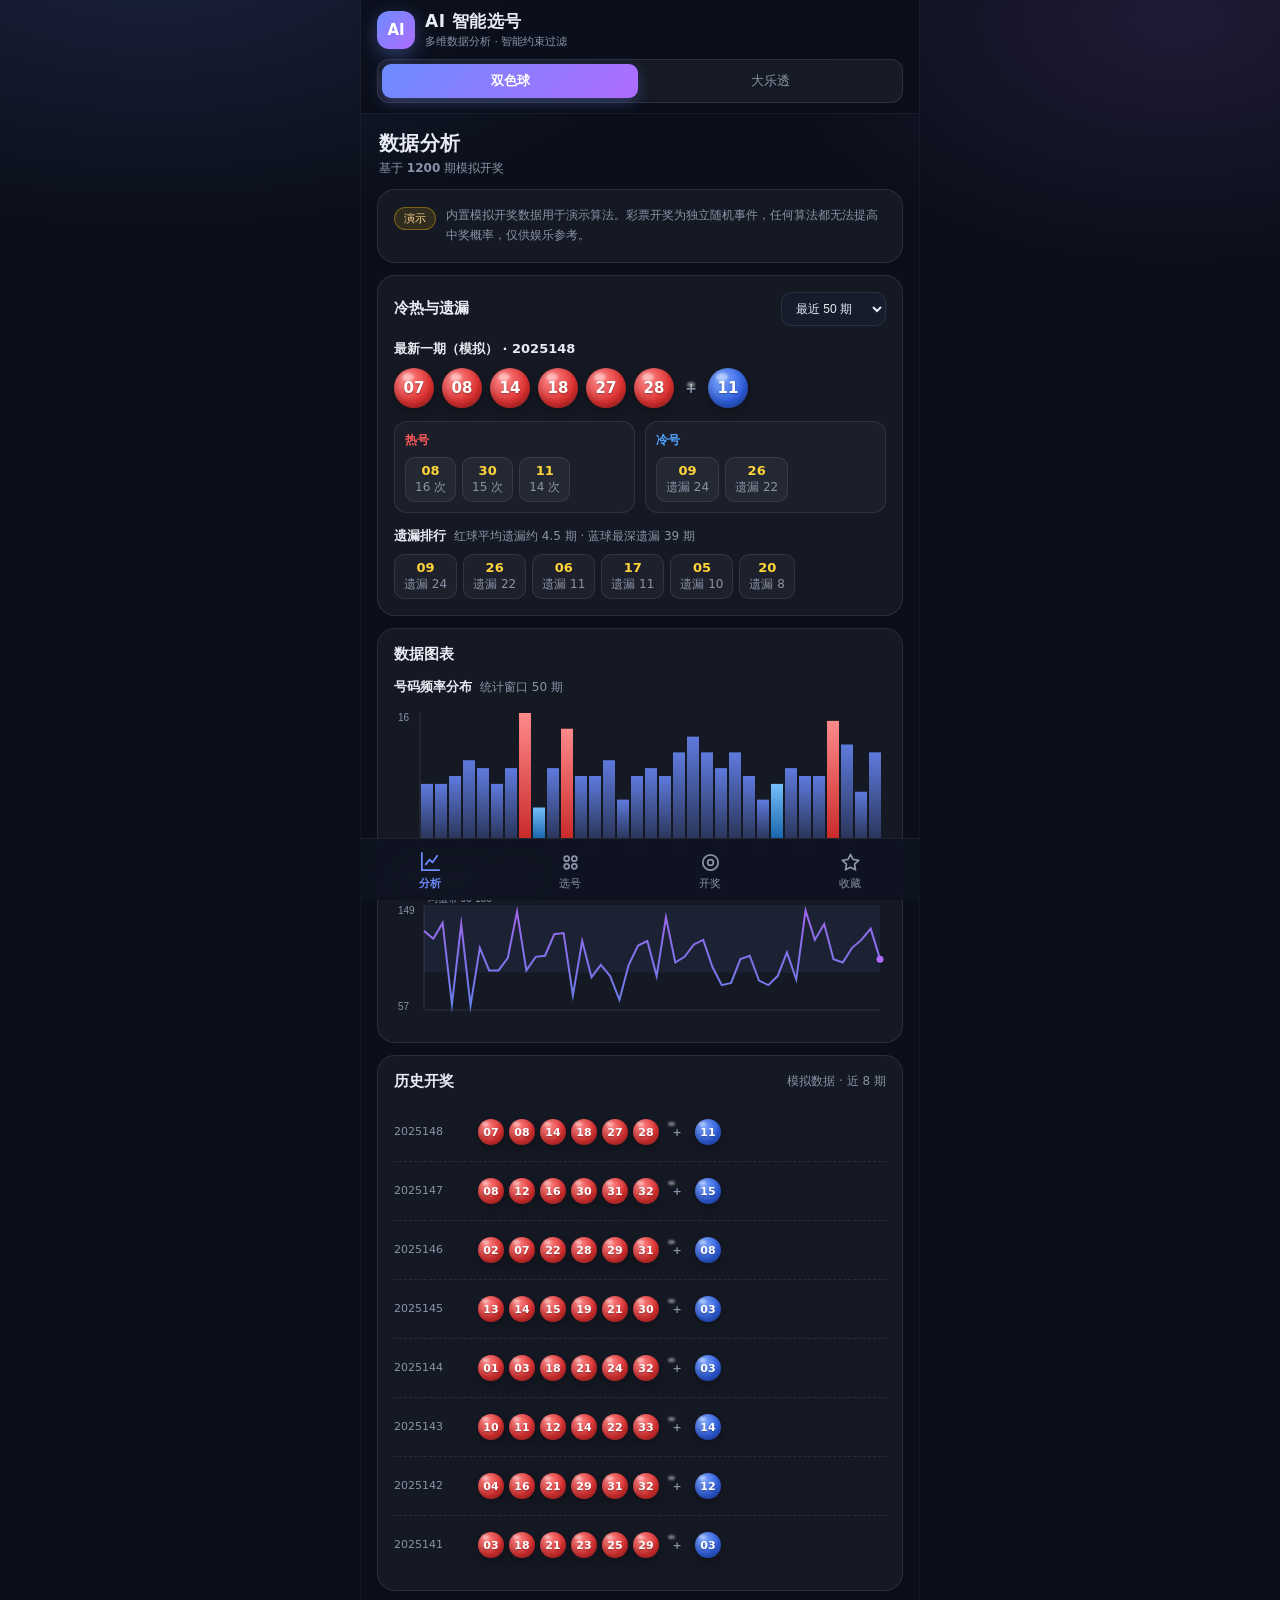
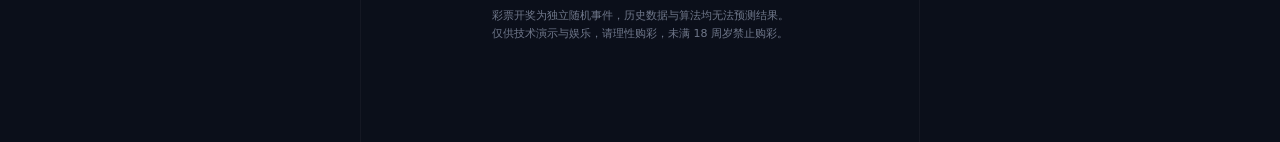
==== lottery-ai/index.html @ 3d51caa5 "feat: AI 智能选号应用与 Android 壳工程 - 前端：双色球/大乐透数据分析、五种选号策略、定胆杀号、手选、收藏、摇号动画与战绩 - 移动 App 布局：底部导航四页面，Canvas 图" ====
<!DOCTYPE html>
<html lang="zh-CN">
<head>
<meta charset="UTF-8">
<meta name="viewport" content="width=device-width, initial-scale=1.0, viewport-fit=cover">
<meta name="theme-color" content="#0b0f1a">
<title>AI 智能选号</title>
<link rel="stylesheet" href="css/style.css">
</head>
<body>
<div class="app">
  <header class="topbar">
    <div class="brand">
      <div class="logo">AI</div>
      <div class="brand-text">
        <h1>AI 智能选号</h1>
        <p>多维数据分析 · 智能约束过滤</p>
      </div>
    </div>
    <nav class="segmented" id="gameTabs">
      <button class="tab active" data-game="ssq">双色球</button>
      <button class="tab" data-game="dlt">大乐透</button>
    </nav>
  </header>

  <main>
    <section class="page active" id="page-analysis">
      <div class="page-head">
        <h2>数据分析</h2>
        <p>基于 <b id="dataCount">1200</b> 期模拟开奖</p>
      </div>

      <div class="notice card">
        <span class="notice-badge">演示</span>
        <p>内置模拟开奖数据用于演示算法。彩票开奖为独立随机事件，任何算法都无法提高中奖概率，仅供娱乐参考。</p>
      </div>

      <section class="card">
        <div class="card-head">
          <h2>冷热与遗漏</h2>
          <select id="windowSelect">
            <option value="30">最近 30 期</option>
            <option value="50" selected>最近 50 期</option>
            <option value="100">最近 100 期</option>
            <option value="0">全部数据</option>
          </select>
        </div>
        <div class="sub-title" id="latestTitle">最新一期</div>
        <div class="balls-row" id="latestDraw"></div>
        <div class="hotcold">
          <div class="hc-block">
            <div class="hc-title hot-title">热号</div>
            <div class="mini-balls" id="hotBox"></div>
          </div>
          <div class="hc-block">
            <div class="hc-title cold-title">冷号</div>
            <div class="mini-balls" id="coldBox"></div>
          </div>
        </div>
        <div class="sub-title">遗漏排行 <span class="muted" id="omissionMeta"></span></div>
        <div class="mini-balls" id="omissionBox"></div>
      </section>

      <section class="card">
        <div class="card-head">
          <h2>数据图表</h2>
        </div>
        <div class="sub-title">号码频率分布 <span class="muted" id="freqMeta"></span></div>
        <canvas id="freqChart" height="150"></canvas>
        <div class="sub-title">主区和值走势（近 50 期）</div>
        <canvas id="sumChart" height="130"></canvas>
      </section>

      <section class="card">
        <div class="card-head">
          <h2>历史开奖</h2>
          <span class="muted">模拟数据 · 近 8 期</span>
        </div>
        <div id="historyList"></div>
      </section>
    </section>

    <section class="page" id="page-pick">
      <div class="page-head">
        <h2>智能选号</h2>
        <p>策略生成 · 定胆杀号 · 手选</p>
      </div>

      <section class="card">
        <div class="card-head">
          <h2>生成设置</h2>
          <span class="muted small" id="strategyDesc"></span>
        </div>
        <div class="strategy-row" id="strategyRow">
          <button class="strategy active" data-strategy="smart">智能平衡</button>
          <button class="strategy" data-strategy="hot">追热</button>
          <button class="strategy" data-strategy="cold">追冷</button>
          <button class="strategy" data-strategy="omission">遗漏回补</button>
          <button class="strategy" data-strategy="random">纯随机</button>
        </div>
        <div class="options-row">
          <label class="opt">
            <span>注数</span>
            <select id="pickCount">
              <option value="1" selected>1 注</option>
              <option value="5">5 注</option>
              <option value="10">10 注</option>
            </select>
          </label>
          <label class="opt check"><input type="checkbox" id="fSum" checked><span>和值区间</span></label>
          <label class="opt check"><input type="checkbox" id="fOdd" checked><span>奇偶比例</span></label>
          <label class="opt check"><input type="checkbox" id="fZone" checked><span>区间均衡</span></label>
          <label class="opt check"><input type="checkbox" id="fRun" checked><span>限制连号</span></label>
        </div>
        <button id="genBtn" class="primary big">立即生成</button>
      </section>

      <section class="card" id="resultCard" hidden>
        <div class="card-head">
          <h2>生成结果</h2>
          <div class="head-actions">
            <button class="ghost" id="copyAllBtn">复制全部</button>
          </div>
        </div>
        <div id="pickList"></div>
        <div class="muted small" id="pickMeta"></div>
      </section>

      <section class="card">
        <div class="card-head">
          <h2>定胆 / 杀号</h2>
          <span class="muted small" id="mustBanStatus">定胆必含，杀号排除</span>
        </div>
        <div class="filter-tools">
          <button class="mode-btn must active" data-mode="must">定胆模式</button>
          <button class="mode-btn ban" data-mode="ban">杀号模式</button>
        </div>
        <div id="filterBoard"></div>
        <div class="manual-actions">
          <button class="ghost" id="filterClear">全部清空</button>
        </div>
      </section>

      <section class="card">
        <div class="card-head">
          <h2>手选号码</h2>
          <span class="muted small" id="manualStatus">点击号码选球</span>
        </div>
        <div id="manualBoard"></div>
        <div class="manual-actions">
          <button class="ghost" id="manualClear">清空</button>
          <button class="ghost" id="manualFill">随机补全</button>
          <button class="primary" id="manualFav" disabled>收藏此注</button>
        </div>
      </section>
    </section>

    <section class="page" id="page-draw">
      <div class="page-head">
        <h2>模拟开奖</h2>
        <p>摇号对比 · 战绩统计</p>
      </div>

      <section class="card">
        <div class="card-head">
          <h2>开始摇号</h2>
          <button class="ghost" id="statsClearBtn">清空战绩</button>
        </div>
        <div class="draw-controls">
          <select id="compareSelect">
            <option value="latest">对比最近一次生成结果</option>
            <option value="manual">对比手选号码</option>
            <option value="random">对比一注新机选</option>
          </select>
          <button id="drawBtn" class="primary">摇号</button>
        </div>
        <div class="balls-row draw-stage" id="drawBalls"></div>
        <div id="drawCompare"></div>
        <div id="drawResult" class="draw-result"></div>
      </section>

      <section class="card">
        <div class="card-head">
          <h2>战绩统计</h2>
          <span class="muted small">按彩种独立保存</span>
        </div>
        <div class="draw-stats" id="drawStats"></div>
      </section>
    </section>

    <section class="page" id="page-fav">
      <div class="page-head">
        <h2>我的收藏</h2>
        <p>本机保存 · 一键检票</p>
      </div>

      <section class="card">
        <div class="card-head">
          <h2>收藏号码</h2>
          <div class="head-actions">
            <span class="muted small" id="favCount">共 0 注</span>
            <button class="ghost" id="favCheckBtn">批量检票</button>
          </div>
        </div>
        <div id="favList" class="fav-list"></div>
        <div id="favCheck"></div>
      </section>
    </section>
  </main>

  <footer class="app-footer">
    <p>彩票开奖为独立随机事件，历史数据与算法均无法预测结果。</p>
    <p>仅供技术演示与娱乐，请理性购彩，未满 18 周岁禁止购彩。</p>
  </footer>
</div>

<nav class="bottom-nav" id="bottomNav">
  <button class="nav-item active" data-view="analysis" aria-label="数据分析">
    <svg viewBox="0 0 24 24" fill="none" stroke="currentColor" stroke-width="1.8" stroke-linecap="round" stroke-linejoin="round"><path d="M3 3v18h18"/><path d="M7 15l4-5 3 3 5-7"/></svg>
    <span>分析</span>
  </button>
  <button class="nav-item" data-view="pick" aria-label="智能选号">
    <svg viewBox="0 0 24 24" fill="none" stroke="currentColor" stroke-width="1.8"><circle cx="8" cy="8" r="2.6"/><circle cx="16" cy="8" r="2.6"/><circle cx="8" cy="16" r="2.6"/><circle cx="16" cy="16" r="2.6"/></svg>
    <span>选号</span>
  </button>
  <button class="nav-item" data-view="draw" aria-label="模拟开奖">
    <svg viewBox="0 0 24 24" fill="none" stroke="currentColor" stroke-width="1.8"><circle cx="12" cy="12" r="8"/><circle cx="12" cy="12" r="3"/></svg>
    <span>开奖</span>
  </button>
  <button class="nav-item" data-view="fav" aria-label="我的收藏">
    <svg viewBox="0 0 24 24" fill="none" stroke="currentColor" stroke-width="1.8" stroke-linejoin="round"><path d="M12 3.5l2.6 5.3 5.9.9-4.3 4.1 1 5.8-5.2-2.7-5.2 2.7 1-5.8L3.5 9.7l5.9-.9L12 3.5z"/></svg>
    <span>收藏</span>
  </button>
</nav>

<div class="toast" id="toast" hidden></div>

<script type="module" src="js/app.js"></script>
</body>
</html>
---- lottery-ai/css/style.css ----
* { margin: 0; padding: 0; box-sizing: border-box; -webkit-tap-highlight-color: transparent; }

:root {
  --bg: #0b0f1a;
  --card: rgba(255, 255, 255, 0.045);
  --card-border: rgba(255, 255, 255, 0.09);
  --text: #e8ecf4;
  --muted: #8a93a8;
  --accent: #6c8cff;
  --accent-2: #b06cff;
  --hot: #ff5a5a;
  --cold: #4da3ff;
  --radius: 18px;
  --nav-h: 62px;
  --safe-b: env(safe-area-inset-bottom, 0px);
}

html { color-scheme: dark; }

body {
  font-family: "PingFang SC", "Microsoft YaHei", "Noto Sans SC", system-ui, -apple-system, sans-serif;
  background:
    radial-gradient(900px 480px at 12% -8%, rgba(108, 140, 255, 0.16), transparent 62%),
    radial-gradient(700px 420px at 92% 2%, rgba(176, 108, 255, 0.12), transparent 58%),
    var(--bg);
  background-attachment: fixed;
  color: var(--text);
  min-height: 100vh;
  -webkit-font-smoothing: antialiased;
}

.app {
  max-width: 560px;
  margin: 0 auto;
  min-height: 100vh;
  padding-bottom: calc(var(--nav-h) + var(--safe-b) + 16px);
}

/* ---------- 顶栏 ---------- */

.topbar {
  position: sticky;
  top: 0;
  z-index: 40;
  padding: calc(10px + env(safe-area-inset-top, 0px)) 16px 10px;
  background: rgba(11, 15, 26, 0.82);
  backdrop-filter: blur(14px);
  -webkit-backdrop-filter: blur(14px);
  border-bottom: 1px solid rgba(255, 255, 255, 0.06);
}

.brand { display: flex; align-items: center; gap: 10px; margin-bottom: 10px; }

.logo {
  width: 38px;
  height: 38px;
  border-radius: 12px;
  display: grid;
  place-items: center;
  font-weight: 800;
  font-size: 15px;
  color: #fff;
  background: linear-gradient(135deg, var(--accent), var(--accent-2));
  box-shadow: 0 6px 18px rgba(108, 140, 255, 0.35);
  flex-shrink: 0;
}

.brand-text h1 { font-size: 17px; letter-spacing: 0.5px; }
.brand-text p { color: var(--muted); font-size: 11px; margin-top: 1px; }

.segmented {
  display: grid;
  grid-template-columns: 1fr 1fr;
  gap: 4px;
  background: rgba(255, 255, 255, 0.05);
  border: 1px solid var(--card-border);
  padding: 4px;
  border-radius: 12px;
}

.tab {
  border: 0;
  background: transparent;
  color: var(--muted);
  font-size: 13px;
  padding: 8px 0;
  border-radius: 9px;
  cursor: pointer;
  transition: all 0.2s;
}

.tab.active {
  background: linear-gradient(135deg, var(--accent), var(--accent-2));
  color: #fff;
  font-weight: 600;
  box-shadow: 0 4px 14px rgba(108, 140, 255, 0.32);
}

/* ---------- 页面 ---------- */

main { padding: 14px 16px 8px; }

.page { display: none; }
.page.active { display: grid; gap: 12px; animation: pageIn 0.28s ease both; }

@keyframes pageIn {
  from { opacity: 0; transform: translateY(8px); }
  to { opacity: 1; transform: translateY(0); }
}

.page-head { padding: 2px 2px 0; }
.page-head h2 { font-size: 20px; letter-spacing: 0.4px; }
.page-head p { color: var(--muted); font-size: 12px; margin-top: 3px; }

.card {
  background: var(--card);
  border: 1px solid var(--card-border);
  border-radius: var(--radius);
  padding: 16px;
  backdrop-filter: blur(8px);
}

.card-head {
  display: flex;
  align-items: center;
  justify-content: space-between;
  flex-wrap: wrap;
  gap: 8px;
  margin-bottom: 12px;
}

.card-head h2 { font-size: 15px; }
.head-actions { display: flex; align-items: center; gap: 8px; }

.notice { display: flex; align-items: flex-start; gap: 10px; }
.notice p { color: var(--muted); font-size: 12px; line-height: 1.65; }
.notice b { color: var(--text); }

.notice-badge {
  flex-shrink: 0;
  font-size: 11px;
  color: #ffd591;
  background: rgba(255, 193, 7, 0.12);
  border: 1px solid rgba(255, 193, 7, 0.35);
  padding: 3px 9px;
  border-radius: 999px;
  margin-top: 1px;
}

.sub-title {
  font-size: 13px;
  font-weight: 600;
  margin: 14px 0 9px;
  display: flex;
  align-items: baseline;
  gap: 8px;
  flex-wrap: wrap;
}
.sub-title:first-child { margin-top: 0; }
.muted { color: var(--muted); font-weight: 400; font-size: 12px; }
.small { font-size: 11px; }

select {
  background: #161c2c;
  color: var(--text);
  border: 1px solid var(--card-border);
  border-radius: 10px;
  padding: 8px 10px;
  font-size: 12px;
  outline: none;
  cursor: pointer;
  max-width: 100%;
}

button { font-family: inherit; }

.primary {
  background: linear-gradient(135deg, var(--accent), var(--accent-2));
  color: #fff;
  border: 0;
  border-radius: 12px;
  padding: 11px 20px;
  font-size: 14px;
  font-weight: 600;
  cursor: pointer;
  transition: transform 0.15s, box-shadow 0.2s;
  box-shadow: 0 6px 20px rgba(108, 140, 255, 0.3);
}

.primary:active { transform: scale(0.97); }
.primary:disabled { opacity: 0.45; cursor: not-allowed; box-shadow: none; }

.primary.big { width: 100%; padding: 14px; font-size: 15px; margin-top: 14px; }

.ghost {
  background: rgba(255, 255, 255, 0.05);
  color: var(--text);
  border: 1px solid var(--card-border);
  border-radius: 10px;
  padding: 6px 13px;
  font-size: 12px;
  cursor: pointer;
  transition: all 0.2s;
  white-space: nowrap;
}

.ghost:active { background: rgba(108, 140, 255, 0.16); border-color: var(--accent); }

/* ---------- 号码球 ---------- */

.balls-row {
  display: flex;
  flex-wrap: wrap;
  gap: 8px;
  align-items: center;
  min-height: 42px;
}

.ball {
  width: 40px;
  height: 40px;
  flex: 0 0 auto;
  min-width: 40px;
  border-radius: 50%;
  display: grid;
  place-items: center;
  font-weight: 700;
  font-size: 15px;
  color: #fff;
  position: relative;
  text-shadow: 0 1px 2px rgba(0, 0, 0, 0.35);
  animation: pop 0.4s cubic-bezier(0.22, 1.4, 0.4, 1) both;
  box-shadow: inset 0 -4px 8px rgba(0, 0, 0, 0.25), 0 4px 12px rgba(0, 0, 0, 0.3);
}

.ball::after {
  content: "";
  position: absolute;
  top: 5px;
  left: 8px;
  width: 12px;
  height: 8px;
  border-radius: 50%;
  background: rgba(255, 255, 255, 0.45);
  filter: blur(1px);
}

.ball-red { background: radial-gradient(circle at 32% 28%, #ff8a8a, #e03131 62%, #b02525); }
.ball-blue { background: radial-gradient(circle at 32% 28%, #7fa8ff, #2f5fe0 62%, #2348b3); }
.ball-front { background: radial-gradient(circle at 32% 28%, #ffb37a, #f0731f 62%, #c85a12); }
.ball-back { background: radial-gradient(circle at 32% 28%, #9b8aff, #6446e8 62%, #4c34c0); }

.ball.sm { width: 29px; height: 29px; min-width: 29px; font-size: 12px; }
.ball.sm::after { width: 8px; height: 5px; top: 3px; left: 5px; }

.ball.plus {
  background: transparent;
  box-shadow: none;
  color: var(--muted);
  font-size: 14px;
  width: 18px;
  min-width: 18px;
  height: 18px;
  flex: 0 0 auto;
}

@keyframes pop {
  from { transform: scale(0.2) translateY(10px); opacity: 0; }
  to { transform: scale(1) translateY(0); opacity: 1; }
}

.ball.dim { filter: grayscale(0.8) brightness(0.6); }
.ball.hit { outline: 3px solid #ffd43b; outline-offset: 2px; animation: pop 0.4s cubic-bezier(0.22, 1.4, 0.4, 1) both, glow 1s ease-in-out 3; }

@keyframes glow {
  50% { box-shadow: 0 0 22px rgba(255, 212, 59, 0.8); }
}

.mini-balls { display: flex; flex-wrap: wrap; gap: 6px; }

.hotcold { display: grid; grid-template-columns: 1fr 1fr; gap: 10px; margin-top: 12px; }
.hc-block {
  background: rgba(255, 255, 255, 0.03);
  border: 1px solid var(--card-border);
  border-radius: 13px;
  padding: 10px;
}
.hc-title { font-size: 12px; font-weight: 600; margin-bottom: 8px; }
.hot-title { color: var(--hot); }
.cold-title { color: var(--cold); }

.omission-tag {
  display: inline-flex;
  flex-direction: column;
  align-items: center;
  gap: 1px;
  background: rgba(255, 255, 255, 0.04);
  border: 1px solid var(--card-border);
  border-radius: 10px;
  padding: 5px 9px;
  font-size: 11px;
}
.omission-tag b { color: #ffd43b; font-size: 13px; }

canvas { width: 100%; display: block; margin-top: 4px; }

/* ---------- 策略与选项 ---------- */

.strategy-row {
  display: flex;
  gap: 7px;
  overflow-x: auto;
  padding-bottom: 2px;
  scrollbar-width: none;
}
.strategy-row::-webkit-scrollbar { display: none; }

.strategy {
  flex: 0 0 auto;
  background: rgba(255, 255, 255, 0.04);
  border: 1px solid var(--card-border);
  color: var(--muted);
  border-radius: 10px;
  padding: 9px 15px;
  font-size: 13px;
  cursor: pointer;
  transition: all 0.2s;
}

.strategy.active {
  background: rgba(108, 140, 255, 0.16);
  border-color: var(--accent);
  color: #cdd9ff;
  font-weight: 600;
}

.options-row {
  display: flex;
  flex-wrap: wrap;
  align-items: center;
  gap: 12px;
  margin-top: 14px;
  font-size: 12px;
}

.opt { display: flex; align-items: center; gap: 7px; color: var(--muted); }
.opt.check { cursor: pointer; user-select: none; }
.opt.check input { accent-color: var(--accent); width: 15px; height: 15px; cursor: pointer; }

/* ---------- 结果与列表 ---------- */

.pick-row {
  display: flex;
  align-items: center;
  gap: 10px;
  flex-wrap: wrap;
  padding: 11px 0;
  border-bottom: 1px dashed var(--card-border);
}
.pick-row:last-child { border-bottom: 0; }
.pick-row .balls-row { flex: 1 1 210px; }
.pick-row .actions { display: flex; gap: 6px; flex-wrap: wrap; margin-left: auto; }

.pick-meta-chip {
  font-size: 11px;
  color: var(--muted);
  background: rgba(255, 255, 255, 0.04);
  border: 1px solid var(--card-border);
  border-radius: 999px;
  padding: 3px 9px;
  align-self: center;
}

.fav-item {
  display: flex;
  align-items: center;
  gap: 10px;
  flex-wrap: wrap;
  padding: 11px 0;
  border-bottom: 1px dashed var(--card-border);
}
.fav-item:last-child { border-bottom: 0; }
.fav-item .balls-row { flex: 1 1 210px; }
.fav-item .actions { display: flex; gap: 6px; flex-wrap: wrap; margin-left: auto; }

.fav-empty { color: var(--muted); font-size: 12px; padding: 14px 0; text-align: center; }

/* ---------- 手选 / 定胆 ---------- */

.filter-tools { display: flex; gap: 7px; margin-bottom: 10px; flex-wrap: wrap; }
.filter-tools .mode-btn {
  flex: 1;
  background: rgba(255, 255, 255, 0.04);
  border: 1px solid var(--card-border);
  color: var(--muted);
  border-radius: 10px;
  padding: 8px 12px;
  font-size: 12px;
  cursor: pointer;
  transition: all 0.2s;
}
.filter-tools .mode-btn.active.must { border-color: #ffd43b; color: #ffd43b; background: rgba(255, 212, 59, 0.1); }
.filter-tools .mode-btn.active.ban { border-color: var(--hot); color: var(--hot); background: rgba(255, 90, 90, 0.1); }

.manual-area, .filter-area { margin-bottom: 12px; }
.manual-area:last-child, .filter-area:last-child { margin-bottom: 0; }

.ball-grid {
  display: grid;
  grid-template-columns: repeat(auto-fill, minmax(38px, 1fr));
  gap: 7px;
}

.ball.pickable { cursor: pointer; transition: transform 0.15s, filter 0.2s; }
.ball.pickable:not(.picked) { filter: saturate(0.2) brightness(0.65); }
.ball.pickable:active { transform: scale(0.94); }
.ball.pickable.picked {
  filter: none;
  outline: 2px solid #ffd43b;
  outline-offset: 2px;
}

.ball-grid .ball.pickable.must-mark {
  filter: none;
  outline: 2px solid #ffd43b;
  outline-offset: 2px;
  box-shadow: 0 0 12px rgba(255, 212, 59, 0.5);
}
.ball-grid .ball.pickable.ban-mark {
  filter: grayscale(1) brightness(0.5);
  outline: 2px solid var(--hot);
  outline-offset: 2px;
  position: relative;
}
.ball-grid .ball.pickable.ban-mark::before {
  content: "×";
  position: absolute;
  inset: 0;
  display: grid;
  place-items: center;
  font-size: 20px;
  color: var(--hot);
  text-shadow: 0 1px 3px #000;
}

.ball-grid .ball.pickable.disabled { cursor: not-allowed; opacity: 0.35; }

.manual-actions {
  display: flex;
  gap: 8px;
  flex-wrap: wrap;
  margin-top: 10px;
}
.manual-actions .primary { margin-left: auto; }

/* ---------- 检票与战绩 ---------- */

.fav-check-result {
  margin-top: 12px;
  font-size: 12px;
  background: rgba(0, 0, 0, 0.22);
  border: 1px solid var(--card-border);
  border-radius: 12px;
  padding: 12px;
  line-height: 1.9;
}
.fav-check-result .ck-row { display: flex; align-items: center; gap: 7px; flex-wrap: wrap; padding: 4px 0; }
.fav-check-result .hit-txt { color: #ffd43b; }

.draw-controls { display: flex; gap: 8px; flex-wrap: wrap; margin-bottom: 14px; }
.draw-controls select { flex: 1 1 160px; }
.draw-controls .primary { flex: 0 0 auto; }

.draw-stage {
  background: rgba(0, 0, 0, 0.25);
  border: 1px solid var(--card-border);
  border-radius: 14px;
  padding: 20px 12px;
  min-height: 88px;
  justify-content: center;
}
.draw-stage .ball { width: 46px; height: 46px; min-width: 46px; font-size: 17px; }

/* 摇奖机：滚动与定格 */
.draw-stage.running {
  position: relative;
  overflow: hidden;
  background:
    radial-gradient(circle at 50% 0%, rgba(108, 140, 255, 0.14), transparent 70%),
    rgba(0, 0, 0, 0.3);
  box-shadow: inset 0 0 30px rgba(108, 140, 255, 0.14);
}

.draw-stage.running::after {
  content: "";
  position: absolute;
  inset: 0;
  background: linear-gradient(90deg, rgba(11, 15, 26, 0.75), transparent 18%, transparent 82%, rgba(11, 15, 26, 0.75));
  pointer-events: none;
  opacity: 0.5;
}

.ball.spinning {
  animation: spinBlur 0.12s linear infinite;
  filter: blur(1.1px) saturate(1.35) brightness(1.08);
  will-change: transform, text-shadow;
}

@keyframes spinBlur {
  0% { transform: translateY(-1.5px) scale(0.97); }
  50% { transform: translateY(1.5px) scale(1.03); }
  100% { transform: translateY(-1.5px) scale(0.97); }
}

.ball.locked {
  animation: lockIn 0.5s cubic-bezier(0.34, 1.56, 0.64, 1) both;
}

@keyframes lockIn {
  0% { transform: scale(1.45); filter: brightness(2.2) blur(0.6px); }
  45% { transform: scale(0.9); }
  100% { transform: scale(1); filter: brightness(1); }
}

.ball.locked::before {
  content: "";
  position: absolute;
  inset: -6px;
  border-radius: 50%;
  border: 2px solid #ffd43b;
  opacity: 0;
  animation: lockRing 0.65s ease-out both;
}

@keyframes lockRing {
  0% { opacity: 0.95; transform: scale(0.7); }
  100% { opacity: 0; transform: scale(1.6); }
}

.draw-result { margin-top: 12px; text-align: center; font-size: 14px; min-height: 22px; line-height: 1.7; }
.draw-result .prize { font-weight: 700; color: #ffd43b; }
.draw-result .miss { color: var(--muted); }

#drawCompare { margin-top: 12px; }
#drawCompare .compare-row {
  display: flex;
  align-items: center;
  flex-wrap: wrap;
  gap: 7px;
  justify-content: center;
  font-size: 12px;
  color: var(--muted);
}

.draw-stats {
  display: grid;
  grid-template-columns: repeat(2, 1fr);
  gap: 9px;
}
.stat-cell {
  background: rgba(255, 255, 255, 0.03);
  border: 1px solid var(--card-border);
  border-radius: 13px;
  padding: 13px 10px;
  text-align: center;
}
.stat-cell .v { font-size: 19px; font-weight: 700; color: #cdd9ff; }
.stat-cell .v.win { color: #ffd43b; }
.stat-cell .k { font-size: 11px; color: var(--muted); margin-top: 3px; }

.history-item {
  display: flex;
  align-items: center;
  gap: 10px;
  padding: 8px 0;
  border-bottom: 1px dashed var(--card-border);
  font-size: 12px;
}
.history-item:last-child { border-bottom: 0; }
.history-item .issue { color: var(--muted); width: 74px; flex-shrink: 0; font-size: 11px; }
.history-item .balls-row { flex: 1; gap: 5px; }
.history-item .ball { width: 26px; height: 26px; min-width: 26px; font-size: 11px; }
.history-item .ball::after { width: 7px; height: 4px; top: 3px; left: 4px; }

/* ---------- 页脚 ---------- */

.app-footer {
  padding: 8px 20px 20px;
  text-align: center;
  color: var(--muted);
  font-size: 11px;
  line-height: 1.7;
  opacity: 0.8;
}

/* ---------- 底部导航 ---------- */

.bottom-nav {
  position: fixed;
  left: 50%;
  transform: translateX(-50%);
  bottom: 0;
  width: 100%;
  max-width: 560px;
  height: calc(var(--nav-h) + var(--safe-b));
  padding-bottom: var(--safe-b);
  display: grid;
  grid-template-columns: repeat(4, 1fr);
  background: rgba(15, 20, 33, 0.94);
  backdrop-filter: blur(16px);
  -webkit-backdrop-filter: blur(16px);
  border-top: 1px solid rgba(255, 255, 255, 0.07);
  z-index: 50;
}

.nav-item {
  border: 0;
  background: transparent;
  color: var(--muted);
  display: flex;
  flex-direction: column;
  align-items: center;
  justify-content: center;
  gap: 3px;
  cursor: pointer;
  font-size: 10.5px;
  transition: color 0.2s;
  padding: 6px 0 4px;
}

.nav-item svg { width: 23px; height: 23px; transition: transform 0.2s; }

.nav-item.active { color: var(--accent); }
.nav-item.active svg { transform: translateY(-1px); }
.nav-item.active span { font-weight: 600; }

.nav-item:active svg { transform: scale(0.9); }

/* ---------- 提示 ---------- */

.toast {
  position: fixed;
  left: 50%;
  bottom: calc(var(--nav-h) + var(--safe-b) + 18px);
  transform: translateX(-50%);
  background: rgba(20, 26, 42, 0.96);
  border: 1px solid var(--accent);
  color: var(--text);
  padding: 10px 20px;
  border-radius: 999px;
  font-size: 12.5px;
  box-shadow: 0 10px 30px rgba(0, 0, 0, 0.5);
  z-index: 99;
  max-width: calc(100vw - 40px);
  text-align: center;
}

@media (min-width: 561px) {
  .app { border-left: 1px solid rgba(255, 255, 255, 0.04); border-right: 1px solid rgba(255, 255, 255, 0.04); }
}

@media (max-width: 360px) {
  .ball-grid { grid-template-columns: repeat(auto-fill, minmax(34px, 1fr)); }
  .draw-stats { grid-template-columns: repeat(2, 1fr); }
}
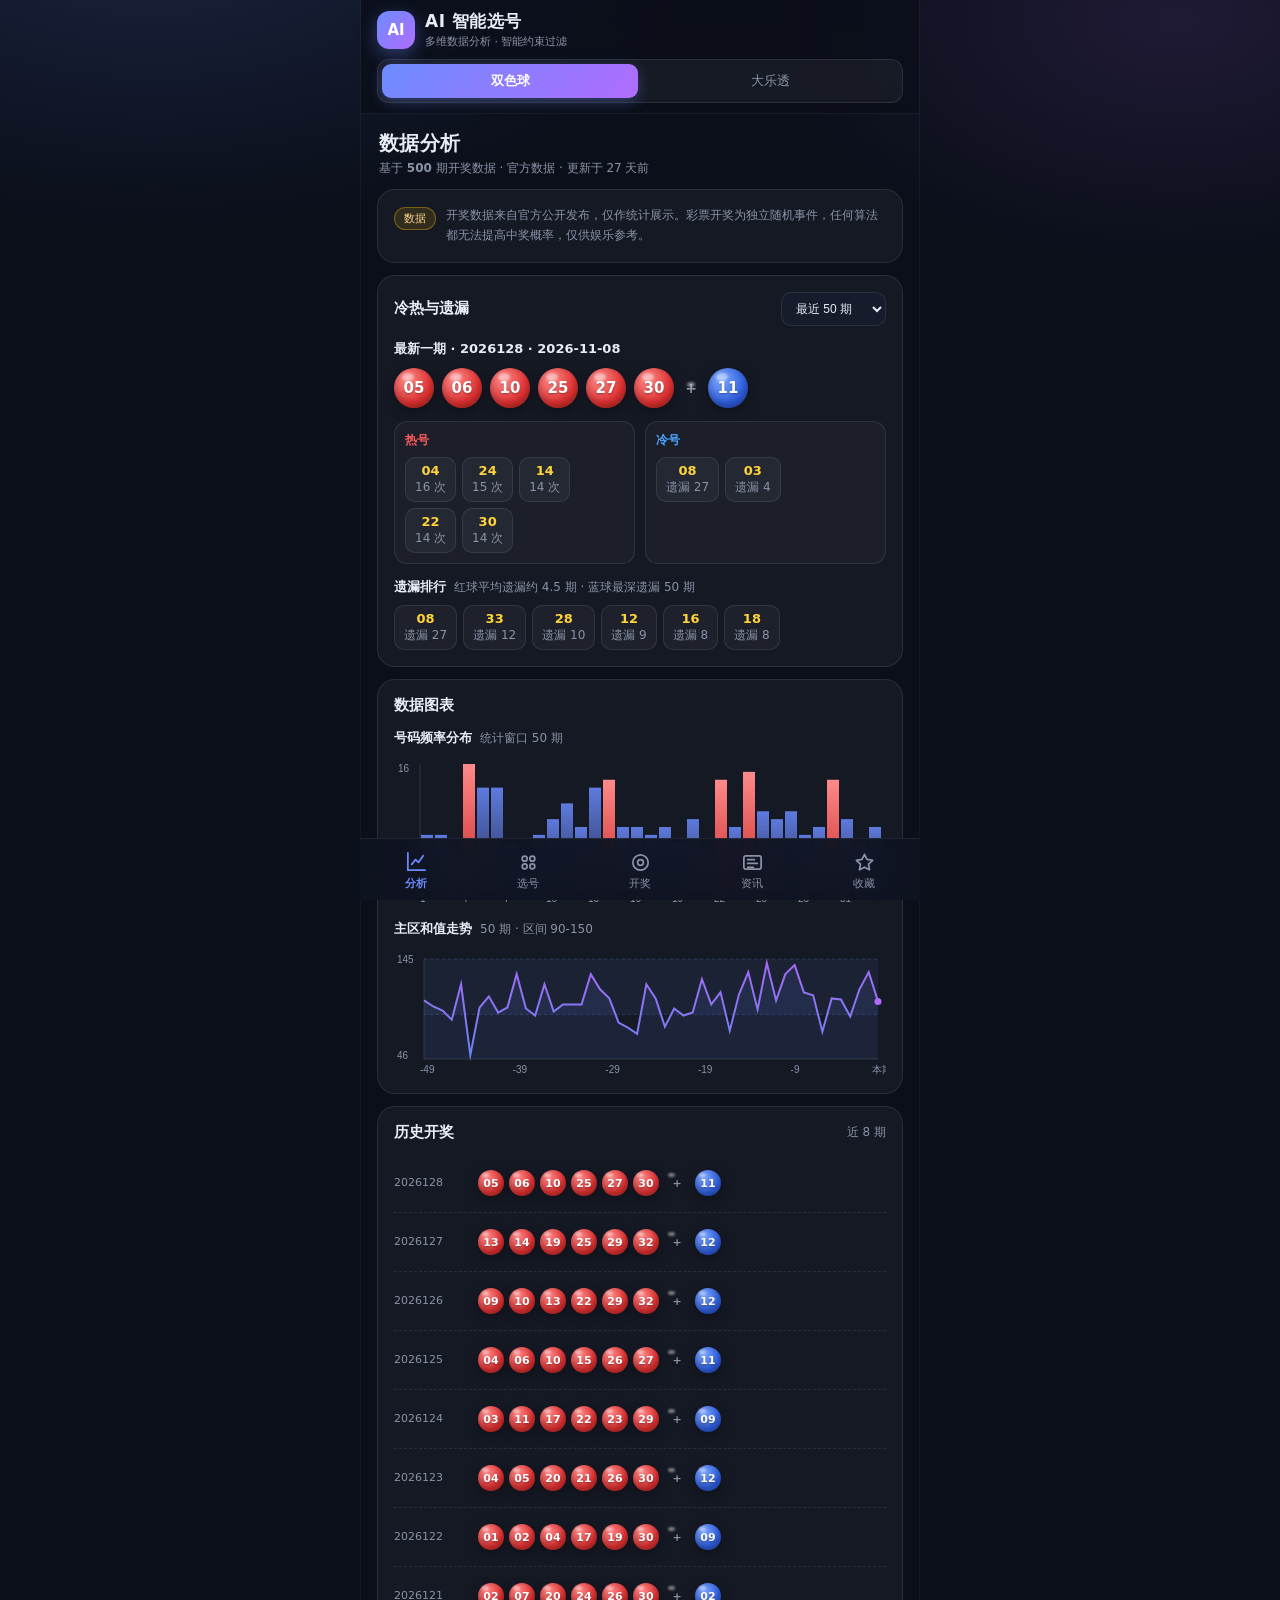
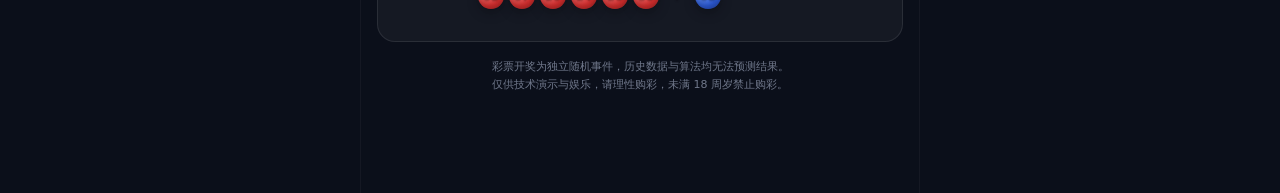
==== commit b40f2668: "feat: 接入真实开奖数据、修复走势图窗口联动并新增资讯页 数据分析 - 和值走势图改为跟随统计窗口，30/50/100/全部即时联动，修正单点与边界渲染 - 频率图与走势图补充坐标标注，避免切换窗" ====
--- a/lottery-ai/index.html
+++ b/lottery-ai/index.html
@@ -27,12 +27,12 @@
     <section class="page active" id="page-analysis">
       <div class="page-head">
         <h2>数据分析</h2>
-        <p>基于 <b id="dataCount">1200</b> 期模拟开奖</p>
+        <p>基于 <b id="dataCount">0</b> 期开奖数据 · <span id="dataSource">正在加载</span></p>
       </div>
 
       <div class="notice card">
-        <span class="notice-badge">演示</span>
-        <p>内置模拟开奖数据用于演示算法。彩票开奖为独立随机事件，任何算法都无法提高中奖概率，仅供娱乐参考。</p>
+        <span class="notice-badge">数据</span>
+        <p id="dataNotice">开奖数据来自官方公开发布，仅作统计展示。彩票开奖为独立随机事件，任何算法都无法提高中奖概率，仅供娱乐参考。</p>
       </div>
 
       <section class="card">
@@ -67,14 +67,14 @@
         </div>
         <div class="sub-title">号码频率分布 <span class="muted" id="freqMeta"></span></div>
         <canvas id="freqChart" height="150"></canvas>
-        <div class="sub-title">主区和值走势（近 50 期）</div>
+        <div class="sub-title">主区和值走势 <span class="muted" id="sumMeta"></span></div>
         <canvas id="sumChart" height="130"></canvas>
       </section>
 
       <section class="card">
         <div class="card-head">
           <h2>历史开奖</h2>
-          <span class="muted">模拟数据 · 近 8 期</span>
+          <span class="muted">近 8 期</span>
         </div>
         <div id="historyList"></div>
       </section>
@@ -188,6 +188,29 @@
       </section>
     </section>
 
+    <section class="page" id="page-news">
+      <div class="page-head">
+        <h2>最新资讯</h2>
+        <p>开奖公告 · 彩票新闻 <span id="newsUpdated" class="muted"></span></p>
+      </div>
+
+      <section class="card">
+        <div class="card-head">
+          <h2>最新开奖</h2>
+          <button class="ghost" id="newsRefreshBtn">刷新</button>
+        </div>
+        <div id="newsDraws"></div>
+      </section>
+
+      <section class="card">
+        <div class="card-head">
+          <h2>彩票新闻</h2>
+          <span class="muted small" id="newsCount"></span>
+        </div>
+        <div id="newsList" class="news-list"></div>
+      </section>
+    </section>
+
     <section class="page" id="page-fav">
       <div class="page-head">
         <h2>我的收藏</h2>
@@ -227,6 +250,10 @@
     <svg viewBox="0 0 24 24" fill="none" stroke="currentColor" stroke-width="1.8"><circle cx="12" cy="12" r="8"/><circle cx="12" cy="12" r="3"/></svg>
     <span>开奖</span>
   </button>
+  <button class="nav-item" data-view="news" aria-label="最新资讯">
+    <svg viewBox="0 0 24 24" fill="none" stroke="currentColor" stroke-width="1.8" stroke-linecap="round" stroke-linejoin="round"><rect x="3" y="5" width="18" height="14" rx="2"/><path d="M7 9h7M7 13h10M7 17h6"/></svg>
+    <span>资讯</span>
+  </button>
   <button class="nav-item" data-view="fav" aria-label="我的收藏">
     <svg viewBox="0 0 24 24" fill="none" stroke="currentColor" stroke-width="1.8" stroke-linejoin="round"><path d="M12 3.5l2.6 5.3 5.9.9-4.3 4.1 1 5.8-5.2-2.7-5.2 2.7 1-5.8L3.5 9.7l5.9-.9L12 3.5z"/></svg>
     <span>收藏</span>
--- a/lottery-ai/css/style.css
+++ b/lottery-ai/css/style.css
@@ -605,7 +605,7 @@
   height: calc(var(--nav-h) + var(--safe-b));
   padding-bottom: var(--safe-b);
   display: grid;
-  grid-template-columns: repeat(4, 1fr);
+  grid-template-columns: repeat(5, 1fr);
   background: rgba(15, 20, 33, 0.94);
   backdrop-filter: blur(16px);
   -webkit-backdrop-filter: blur(16px);
@@ -663,3 +663,58 @@
   .ball-grid { grid-template-columns: repeat(auto-fill, minmax(34px, 1fr)); }
   .draw-stats { grid-template-columns: repeat(2, 1fr); }
 }
+
+/* ---------- 最新资讯 ---------- */
+
+.news-list { display: flex; flex-direction: column; }
+
+.news-item {
+  display: flex;
+  align-items: center;
+  gap: 10px;
+  padding: 11px 0;
+  border-bottom: 1px solid rgba(255, 255, 255, 0.06);
+  text-decoration: none;
+  color: inherit;
+}
+
+.news-item:last-child { border-bottom: 0; }
+
+.news-date {
+  flex-shrink: 0;
+  width: 62px;
+  font-size: 11px;
+  color: var(--muted);
+  font-variant-numeric: tabular-nums;
+}
+
+.news-title {
+  flex: 1;
+  font-size: 13px;
+  line-height: 1.5;
+  color: var(--text);
+  overflow: hidden;
+  display: -webkit-box;
+  -webkit-line-clamp: 2;
+  -webkit-box-orient: vertical;
+}
+
+.news-tag {
+  flex-shrink: 0;
+  font-size: 10px;
+  color: var(--accent);
+  border: 1px solid rgba(108, 140, 255, 0.35);
+  border-radius: 6px;
+  padding: 2px 6px;
+}
+
+.news-draw { padding: 14px 0; border-bottom: 1px solid rgba(255, 255, 255, 0.06); }
+.news-draw:last-child { border-bottom: 0; }
+.news-draw-head { display: flex; align-items: center; gap: 8px; margin-bottom: 10px; flex-wrap: wrap; }
+.news-game { font-size: 13px; font-weight: 600; color: var(--text); }
+.news-issue { font-size: 12px; color: var(--accent); }
+.news-meta { display: flex; flex-wrap: wrap; gap: 12px; margin-top: 10px; }
+.news-meta .meta-item { font-size: 11px; color: var(--muted); }
+.news-meta .meta-item b { color: var(--text); font-weight: 600; }
+.news-draw-content { font-size: 11.5px; color: var(--muted); margin-top: 8px; line-height: 1.6; }
+.news-source { margin-top: 8px; }
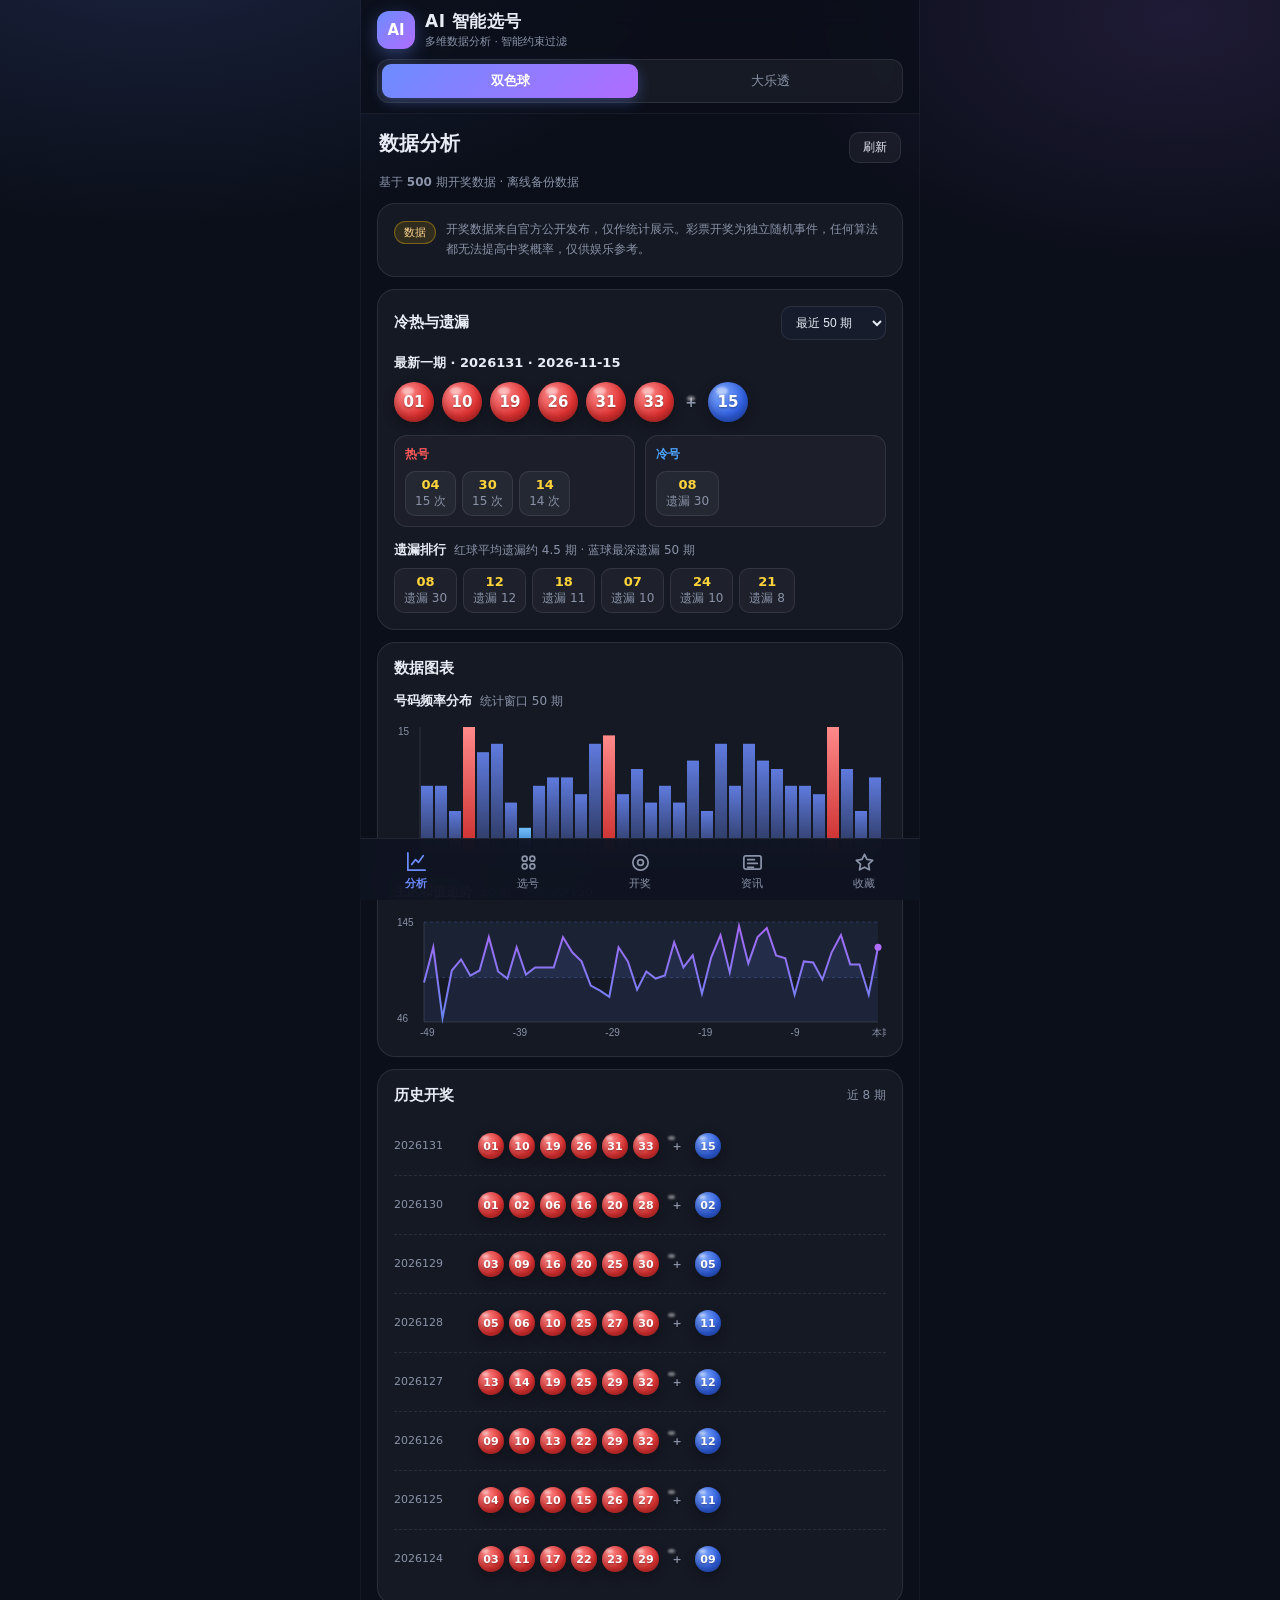
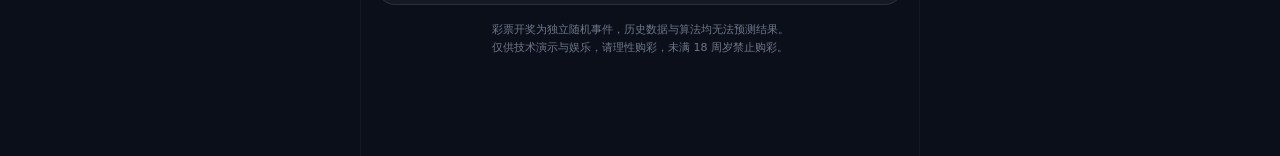
==== commit fe410ebe: "feat: 启动与刷新时从官方数据源拉取最新开奖 页面打开和点击刷新会实时获取双色球、大乐透开奖与资讯；浏览器走本地代理，Android 走原生 HTTP 桥，失败时回退备份数据。 Co-author" ====
--- a/lottery-ai/index.html
+++ b/lottery-ai/index.html
@@ -28,6 +28,7 @@
       <div class="page-head">
         <h2>数据分析</h2>
         <p>基于 <b id="dataCount">0</b> 期开奖数据 · <span id="dataSource">正在加载</span></p>
+        <button class="ghost" id="dataRefreshBtn" type="button">刷新</button>
       </div>
 
       <div class="notice card">
--- a/lottery-ai/css/style.css
+++ b/lottery-ai/css/style.css
@@ -108,9 +108,10 @@
   to { opacity: 1; transform: translateY(0); }
 }
 
-.page-head { padding: 2px 2px 0; }
-.page-head h2 { font-size: 20px; letter-spacing: 0.4px; }
-.page-head p { color: var(--muted); font-size: 12px; margin-top: 3px; }
+.page-head { padding: 2px 2px 0; display: grid; grid-template-columns: 1fr auto; gap: 8px 12px; align-items: start; }
+.page-head h2 { font-size: 20px; letter-spacing: 0.4px; grid-column: 1; grid-row: 1; }
+.page-head p { color: var(--muted); font-size: 12px; margin-top: 3px; grid-column: 1 / -1; grid-row: 2; }
+.page-head .ghost { margin-top: 2px; grid-column: 2; grid-row: 1; }
 
 .card {
   background: var(--card);
@@ -205,6 +206,7 @@
 }
 
 .ghost:active { background: rgba(108, 140, 255, 0.16); border-color: var(--accent); }
+.ghost:disabled { opacity: 0.5; cursor: not-allowed; }
 
 /* ---------- 号码球 ---------- */
 
@@ -682,7 +684,7 @@
 
 .news-date {
   flex-shrink: 0;
-  width: 62px;
+  width: 42px;
   font-size: 11px;
   color: var(--muted);
   font-variant-numeric: tabular-nums;
@@ -718,3 +720,5 @@
 .news-meta .meta-item b { color: var(--text); font-weight: 600; }
 .news-draw-content { font-size: 11.5px; color: var(--muted); margin-top: 8px; line-height: 1.6; }
 .news-source { margin-top: 8px; }
+
+.segmented.is-hidden { display: none; }
